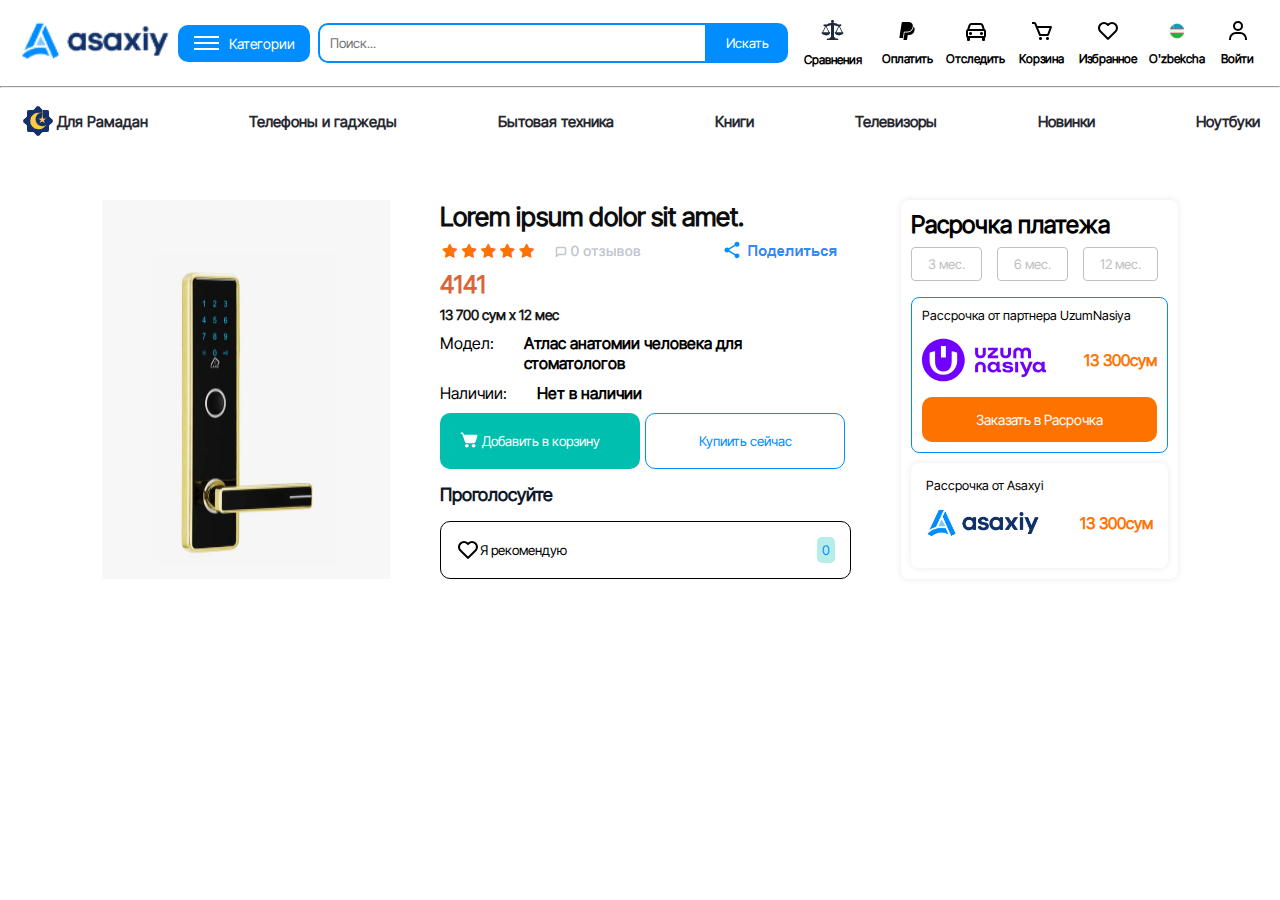
==== pages/product.html @ 6d23b713 "appdat" ====
<!DOCTYPE html>
<html lang="en">
  <head>
    <meta charset="UTF-8" />
    <meta name="viewport" content="width=device-width, initial-scale=1.0" />
    <title>Asaxiy</title>
    <link rel="stylesheet" href="../scss/style.css" />
  </head>
  <body style="background: #fff;">
    <header>
      <div class="container">
        <nav>
          <a href="../index.html" class="nav-logo"
            ><img src="../images/asaxiy-logo.png" alt="asaxiy-logo"
          /></a>
          <div class="nav-links" id="navbar-responsive">
            <div class="nav-navbar">
              <button class="menu-btn1">
                <span class="line"></span>
                <span class="line"></span>
                <span class="line"></span>
              </button>
              <p class="navbar-text">Категории</p>
            </div>
            <div class="input-btn">
              <input class="nav-input" type="text" placeholder="Поиск..." />
              <button class="nav-btn">Иcкать</button>
            </div>
            <div class="nav-link-img">
              <img src="../images/compare.png" alt="compare" />
              <a href="#" class="nav-link">Сравнения</a>
            </div>
            <div class="nav-link-img">
              <img src="../images/paypal.png" alt="compare" />
              <a href="#" class="nav-link">Оплатить</a>
            </div>
            <div class="nav-link-img">
              <img src="../images/car.png" alt="compare" />
              <a href="#" class="nav-link">Отследить</a>
            </div>
            <div class="nav-link-img">
              <img src="../images/cart.png" alt="compare" />
              <a href="#" class="nav-link">Корзина</a>
            </div>
            <div class="nav-link-img">
              <img src="../images/heart.png" alt="compare" />
              <a href="#" class="nav-link">Избранное</a>
            </div>
            <div class="nav-link-img">
              <img src="../images/flag.png" alt="compare" style="width: 24px" />
              <a href="#" class="nav-link">O'zbekcha</a>
            </div>
            <div class="nav-link-img">
              <img src="../images/user.png" alt="compare" />
              <a href="#" class="nav-link">Войти</a>
            </div>
          </div>
          <button class="menu-btn" id="menu-btn">
            <span class="line"></span>
            <span class="line"></span>
            <span class="line"></span>
          </button>
        </nav>
      </div>
      <hr />
      <div class="header-footer">
        <div class="container">
          <div class="nav-items">
            <a href="#" class="nav-item"
              ><img src="../images/ramadan.png" alt="ramadan" />Для Рамадан</a
            >
            <a href="#" class="nav-item">Телефоны и гаджеды</a>
            <a href="#" class="nav-item">Бытовая техника</a>
            <a href="#" class="nav-item">Книги</a>
            <a href="#" class="nav-item">Телевизоры</a>
            <a href="#" class="nav-item">Новинки</a>
            <a href="#" class="nav-item">Ноутбуки</a>
          </div>
        </div>
      </div>
    </header>
    <div class="container product-wrapper">
      <div class="product-card">
        <img
        name='product-image'
          class="card-img1"
          src="../images/Rectanalage.png"
          alt="Rectanalage"
        />
        <button class="card-btn1">НОВИНКА</button>
              <div class="wrapper-box">
                <p class="wrapper-text">Lorem ipsum dolor sit amet.</p>
                <img src="../images/wrapper-images.png" alt="">
                <p class="wrapper-price">4141</p>
                <p class="wrapper-price2">13 700 сум x 12 мес</p>
                <div class="wrapper-paragraph">
                  <p class="wrapper-text2">Модел:</p>
                  <p class="wrapper-par">Атлас анатомии человека для стоматологов</p>
                </div>
                <div class="wrapper-paragraph">
                  <p class="wrapper-text2">Наличии:</p>
                  <p class="wrapper-par">Нет в наличии</p>
                </div>
                <div class="wrapper-btns">
                  <button class="wrapper-btn1"><img src="../images/shop.png" alt="shop">Добавить в корзину</button>
                  <button class="wrapper-btn2">Купиить сейчас</button>
                </div>
                <p class="wrapper-title">Проголосуйте</p>
                <button class="wrapper-btn3"><img src="../images/heart.png">Я рекомендую <span>0</span></button>
            </div>
            <div class="wrapper-box2">
              <p class="box-text">Расрочка платежа</p>
              <div class="box-btns">
                <button class="box-btn1">3 мес.</button>
                <button class="box-btn1">6 мес.</button>
                <button class="box-btn1">12 мес.</button>
              </div>
              <div class="wrapper-box-wrap">
                <p class="box-text2">Рассрочка от партнера UzumNasiya
                </p>
                <div class="uzum">
                  <img src="../images/uzumnasiya.svg" alt="uzum">
                  <p class="uzum-price">13 300сум</p>
                </div>
          <button class="uzum-btn">Заказать в Расрочка</button>
      </div>
      <div class="wrapper-box-wrap2">
        <p class="box-text2">Рассрочка от Asaxyi
        </p>
        <div class="asaxiy2">
          <img src="../images/asaxiy-logo.png" alt="uzum">
          <p class="uzum-price">13 300сум</p>
        </div>
      </div>
    </div>
    </div>

    <div class="container error">
      <img src="../images/error.avif" alt="error" />
    </div>
    <script src="../js/product.js"></script>
  </body>
</html>
---- scss/style.css ----
@font-face {
  font-family: "Inter";
  src: url(../fonts/InterTight-Regular.ttf);
}
* {
  margin: 0;
  padding: 0;
  box-sizing: border-box;
  font-family: "Inter", sans-serif;
  scroll-behavior: smooth;
}

.container {
  max-width: 1440px;
  padding: 0 20px;
  margin: 0 auto;
}

body {
  background: rgba(172, 172, 228, 0.295);
  margin-top: 200px;
}
body header {
  background: #fff;
  position: fixed;
  left: 0;
  top: 0;
  right: 0;
  z-index: 10;
}
body header nav {
  display: flex;
  align-items: center;
  justify-content: center;
  padding: 17px 0;
  gap: 8px;
}
body header nav .nav-logo img {
  width: 150px;
}
body header nav .nav-links {
  display: flex;
  align-items: center;
  justify-content: center;
  gap: 8px;
}
body header nav .nav-links .nav-navbar {
  display: flex;
  cursor: pointer;
  align-items: center;
  justify-content: center;
  gap: 10px;
  background-color: #008dff;
  width: 132px;
  height: 37px;
  border: none;
  font-size: 14px;
  padding: 14px 20px;
  color: #fff;
  border-radius: 10px;
}
body header nav .nav-links .nav-navbar .menu-btn1 {
  border: 0;
  background: transparent;
  display: flex;
  flex-direction: column;
  gap: 4px;
}
body header nav .nav-links .nav-navbar .menu-btn1 span {
  display: block;
  width: 25px;
  height: 2px;
  background-color: #fff;
}
body header nav .nav-links .input-btn {
  display: flex;
  align-items: center;
}
body header nav .nav-links .input-btn input {
  width: 389px;
  outline: none;
  padding: 10px 10px;
  color: #008dff;
  line-height: 16px;
  border: 2px solid #008dff;
  border-radius: 10px 0px 0px 10px;
}
body header nav .nav-links .input-btn .nav-btn {
  border: none;
  line-height: 16px;
  cursor: pointer;
  width: 81px;
  color: white;
  background-color: #008dff;
  height: 40px;
  border-top-right-radius: 10px;
  border-bottom-right-radius: 10px;
  border-color: #008dff;
}
body header nav .nav-links .nav-link-img {
  text-align: center;
  gap: 5px;
}
body header nav .nav-links .nav-link-img .nav-link {
  text-decoration: none;
  color: #000;
  font-size: 12px;
  font-weight: 600;
  line-height: 19px;
  transition: 0.3s;
}
body header nav .nav-links .nav-link-img .nav-link:hover {
  color: #008dff !important;
}
body header .header-footer {
  padding: 17px 0;
}
body header .header-footer .nav-items {
  display: flex;
  align-items: center;
  justify-content: space-between;
  flex-wrap: wrap;
}
body header .header-footer .nav-items select {
  outline: none;
  border: 1px solid #008dff;
  border-radius: 10px;
  padding: 10px;
  font-weight: 700;
}
body header .header-footer .nav-items .nav-item {
  text-decoration: none;
  display: flex;
  align-items: center;
  font-size: 15px;
  font-weight: 700;
  color: #282830;
  line-height: 19px;
  transition: 0.3s;
}
body header .header-footer .nav-items .nav-item:hover {
  color: #008dff;
}
body main .hero .cards {
  display: flex;
  justify-content: center;
  gap: 18px;
  flex-wrap: wrap;
}
body main .hero .cards .card {
  max-width: 247px;
  position: relative;
  background: white;
  border-radius: 20px;
  padding: 15px;
  height: 100%;
  transition: 0.3s;
}
body main .hero .cards .card:hover {
  color: #008dff !important;
}
body main .hero .cards .card .card-img {
  width: 220px !important;
}
body main .hero .cards .card .card-btn1 {
  background: red;
  border: none;
  cursor: pointer;
  text-transform: uppercase;
  color: #fff;
  padding: 2px 8px;
  border-radius: 5px;
  font-size: 12px;
  position: absolute;
  top: 16px;
  left: 16px;
  transition: 0.3s;
}
body main .hero .cards .card .card-btn1:hover {
  color: red;
  background: white;
  border: 1px solid red;
}
body main .hero .cards .card .card-logo1 {
  position: absolute;
  top: 46px;
  right: 16px;
}
body main .hero .cards .card .card-logo2 {
  position: absolute;
  top: 16px;
  right: 16px;
}
body main .hero .cards .card .card-text {
  text-overflow: ellipsis;
  margin-bottom: 10px;
  line-height: 20px;
}
body main .hero .cards .card .card-images {
  display: flex;
  align-items: center;
  justify-content: space-between;
  margin-bottom: 10px;
}
body main .hero .cards .card .card-price {
  font-size: 18px;
  font-weight: 700;
  color: #008dff;
  margin-bottom: 10px;
}
body main .hero .cards .card .card-price-12 {
  width: 217px;
  border: 1px solid #fe7300;
  cursor: pointer;
  display: flex;
  text-align: start;
  color: #fe7300;
  font-size: 14px;
  line-height: 20px;
  font-weight: 500;
  padding: 0.25rem;
  background: inherit;
  margin-top: 0.5rem;
  margin-bottom: 0.25rem;
  border-radius: 0.25rem;
  transition: 0.3s;
}
body main .hero .cards .card .card-price-12:hover {
  color: white;
  background: #fe7300;
  border: 1px solid #fe7300;
}
body main .hero .cards .card .card-btns {
  display: flex;
  align-items: center;
  justify-content: space-between;
  margin-top: 1rem;
  gap: 10px;
}
body main .hero .cards .card .card-btns .card-btn2 {
  width: 165px;
  cursor: pointer;
  height: 37px;
  background: white;
  border: 1px solid #ff9800;
  color: #ff9800;
  border-radius: 10px;
  transition: 0.3s;
}
body main .hero .cards .card .card-btns .card-btn2:hover {
  color: white;
  background: #fe7300;
  border: 1px solid #fe7300;
}
body main .hero .cards .card .card-btns .card-btn3 {
  border-radius: 8px;
  background-color: #00bfaf;
  padding: 5px;
  border: none;
  cursor: pointer;
}
body .loading .loading-cards {
  display: flex;
  align-items: center;
  justify-content: space-between;
  flex-wrap: wrap;
  gap: 18px;
}
body .loading .loading-cards .loading-card {
  width: 247px;
}
body .loading .loading-cards .loading-card .div1 {
  width: 247px;
  height: 400px;
  background: rgba(128, 128, 128, 0.432);
  border-radius: 20px;
  margin-bottom: 10px;
}
body .loading .loading-cards .loading-card .div2 {
  width: 230px;
  height: 20px;
  background: rgba(128, 128, 128, 0.432);
  margin-bottom: 10px;
}
body .loading .loading-cards .loading-card .div3 {
  width: 100px;
  height: 20px;
  background: rgba(128, 128, 128, 0.432);
  margin-bottom: 50px;
}
body .loading .loading-cards .loading-card .divs {
  display: flex;
  align-items: center;
  justify-content: space-between;
}
body .loading .loading-cards .loading-card .divs .div4 {
  width: 100px;
  height: 20px;
  background: rgba(128, 128, 128, 0.432);
}
body .loading .loading-cards .loading-card .divs .div5 {
  width: 50px;
  height: 50px;
  background: rgba(128, 128, 128, 0.432);
  border-radius: 50%;
}
body .error {
  display: flex;
  align-items: center;
  justify-content: center;
  display: none !important;
}
body .product-wrapper {
  display: flex;
  align-items: center;
  justify-content: center;
}
body .product-wrapper .product-card {
  display: flex;
  gap: 50px;
}
body .product-wrapper .product-card .card-img {
  width: 220px !important;
}
body .product-wrapper .product-card .card-btn1 {
  background: red;
  border: none;
  cursor: pointer;
  text-transform: uppercase;
  color: #fff;
  padding: 2px 8px;
  border-radius: 5px;
  font-size: 12px;
  position: absolute;
  top: 16px;
  left: 16px;
  transition: 0.3s;
}
body .product-wrapper .product-card .card-btn1:hover {
  color: red;
  background: white;
  border: 1px solid red;
}
body .product-wrapper .product-card .wrapper-box .wrapper-text {
  max-width: 420px;
  font-size: 26px;
  font-weight: 700;
  color: #0d0d0d;
  line-height: 33px;
  margin-bottom: 8px;
}
body .product-wrapper .product-card .wrapper-box .wrapper-price {
  font-size: 24px;
  line-height: 30px;
  color: #d9663b;
  margin-top: 5px;
  margin-bottom: 5px;
  font-weight: bold;
}
body .product-wrapper .product-card .wrapper-box .wrapper-price2 {
  font-size: 14px;
  line-height: 20px;
  font-weight: 700;
  color: #181616;
  margin-bottom: 0.5rem !important;
}
body .product-wrapper .product-card .wrapper-box .wrapper-paragraph {
  display: flex;
  gap: 30px;
  margin-bottom: 10px;
}
body .product-wrapper .product-card .wrapper-box .wrapper-paragraph .wrapper-par {
  max-width: 290px;
  font-size: 16px;
  line-height: 20px;
  font-weight: 600;
  color: #000;
  margin-bottom: 0;
}
body .product-wrapper .product-card .wrapper-box .wrapper-btns {
  display: flex;
  gap: 5px;
  margin-bottom: 15px;
}
body .product-wrapper .product-card .wrapper-box .wrapper-btns .wrapper-btn1 {
  width: 200px;
  cursor: pointer;
  display: flex;
  align-items: center;
  border: none;
  background: #00bfaf;
  padding: 18px;
  color: #fff;
  border-radius: 10px;
}
body .product-wrapper .product-card .wrapper-box .wrapper-btns .wrapper-btn2 {
  width: 200px;
  cursor: pointer;
  border: 1px solid #008dff;
  background: #fff;
  color: #008dff;
  border-radius: 10px;
}
body .product-wrapper .product-card .wrapper-box .wrapper-title {
  font-size: 18px;
  font-weight: 600;
  color: #0f172a;
  line-height: 22px;
  margin-bottom: 15px;
}
body .product-wrapper .product-card .wrapper-box .wrapper-btn3 {
  width: 100%;
  border: 1px solid #000;
  display: flex;
  align-items: center;
  padding: 15px;
  border-radius: 10px;
  background: #fff;
}
body .product-wrapper .product-card .wrapper-box .wrapper-btn3 span {
  color: #008dff;
  background: rgba(0, 191, 175, 0.2823529412);
  border-radius: 5px;
  padding: 5px;
  margin-left: 250px;
}
body .product-wrapper .product-card .wrapper-box2 {
  padding: 10px;
  border-radius: 20px;
  box-shadow: 0 0 7px rgba(0, 0, 0, 0.09);
  border-radius: 8px;
}
body .product-wrapper .product-card .wrapper-box2 .box-text {
  font-weight: 700;
  font-size: 1.5rem;
  margin-bottom: 0.5rem;
}
body .product-wrapper .product-card .wrapper-box2 .box-btns {
  margin-bottom: 1rem;
  display: flex;
  align-items: center;
  gap: 5px;
}
body .product-wrapper .product-card .wrapper-box2 .box-btns .box-btn1 {
  border: 1px solid silver;
  background-color: transparent !important;
  color: silver;
  margin-right: 10px;
  border-radius: 0.25rem;
  padding: 0.5rem 1rem;
}
body .product-wrapper .product-card .wrapper-box2 .wrapper-box-wrap {
  border: 1px solid #008dff;
  background-color: transparent !important;
  padding: 10px;
  border-radius: 8px;
  margin-bottom: 10px;
}
body .product-wrapper .product-card .wrapper-box2 .wrapper-box-wrap .box-text2 {
  font-size: 80%;
  font-weight: 400;
  margin-bottom: 15px;
}
body .product-wrapper .product-card .wrapper-box2 .wrapper-box-wrap .uzum {
  display: flex;
  align-items: center;
  justify-content: space-between;
  margin-bottom: 15px;
}
body .product-wrapper .product-card .wrapper-box2 .wrapper-box-wrap .uzum .uzum-price {
  font-weight: bold;
  color: #fe7405;
  font-size: 1rem;
}
body .product-wrapper .product-card .wrapper-box2 .wrapper-box-wrap .uzum-btn {
  background-color: #fe7300;
  border: none;
  font-size: 14px;
  padding: 14px 20px;
  width: 100%;
  cursor: pointer;
  color: #fff;
  border-radius: 10px;
}
body .product-wrapper .product-card .wrapper-box2 .wrapper-box-wrap2 {
  box-shadow: 0 0 7px rgba(0, 0, 0, 0.09);
  border-radius: 8px;
  padding: 15px;
}
body .product-wrapper .product-card .wrapper-box2 .wrapper-box-wrap2 .box-text2 {
  font-size: 80%;
  font-weight: 400;
  margin-bottom: 15px;
}
body .product-wrapper .product-card .wrapper-box2 .wrapper-box-wrap2 .asaxiy2 {
  display: flex;
  align-items: center;
  justify-content: space-between;
  margin-bottom: 15px;
}
body .product-wrapper .product-card .wrapper-box2 .wrapper-box-wrap2 .asaxiy2 .uzum-price {
  font-weight: bold;
  color: #fe7405;
  font-size: 1rem;
}

#navbar-responsive.open {
  left: 0;
}

.menu-btn {
  border: 0;
  background: transparent;
  cursor: pointer;
  display: flex;
  flex-direction: column;
  gap: 4px;
  display: none;
}

.menu-btn span {
  display: block;
  width: 30px;
  height: 4px;
  background-color: #333;
}

#backtop {
  text-decoration: none;
  font-size: 24px;
  font-weight: 900;
  background-color: rgb(255, 255, 255);
  box-shadow: 4px 4px 12px 2px rgba(0, 0, 0, 0.2);
  color: #333;
  width: 40px;
  height: 40px;
  display: flex;
  justify-content: center;
  align-items: center;
  border-radius: 50%;
  position: fixed;
  right: 20px;
  bottom: -50px;
  cursor: pointer;
  z-index: 99;
  transition: 0.6s;
}

/* MEDIA QUERIES */
@media (max-width: 1115px) {
  nav {
    justify-content: space-between !important;
  }
  #navbar-responsive {
    position: fixed;
    top: 120px;
    bottom: 0;
    left: -100%;
    height: 100vh;
    width: 100%;
    flex-direction: column;
    justify-content: center;
    align-items: center;
    background-color: white;
    transition: 0.5s;
  }
  .nav-link {
    font-size: 18px !important;
  }
  input {
    width: 200px !important;
  }
  .menu-btn {
    display: flex;
  }
}
@media (max-width: 870px) {
  .nav-items {
    justify-content: center !important;
    gap: 20px !important;
  }
}/*# sourceMappingURL=style.css.map */
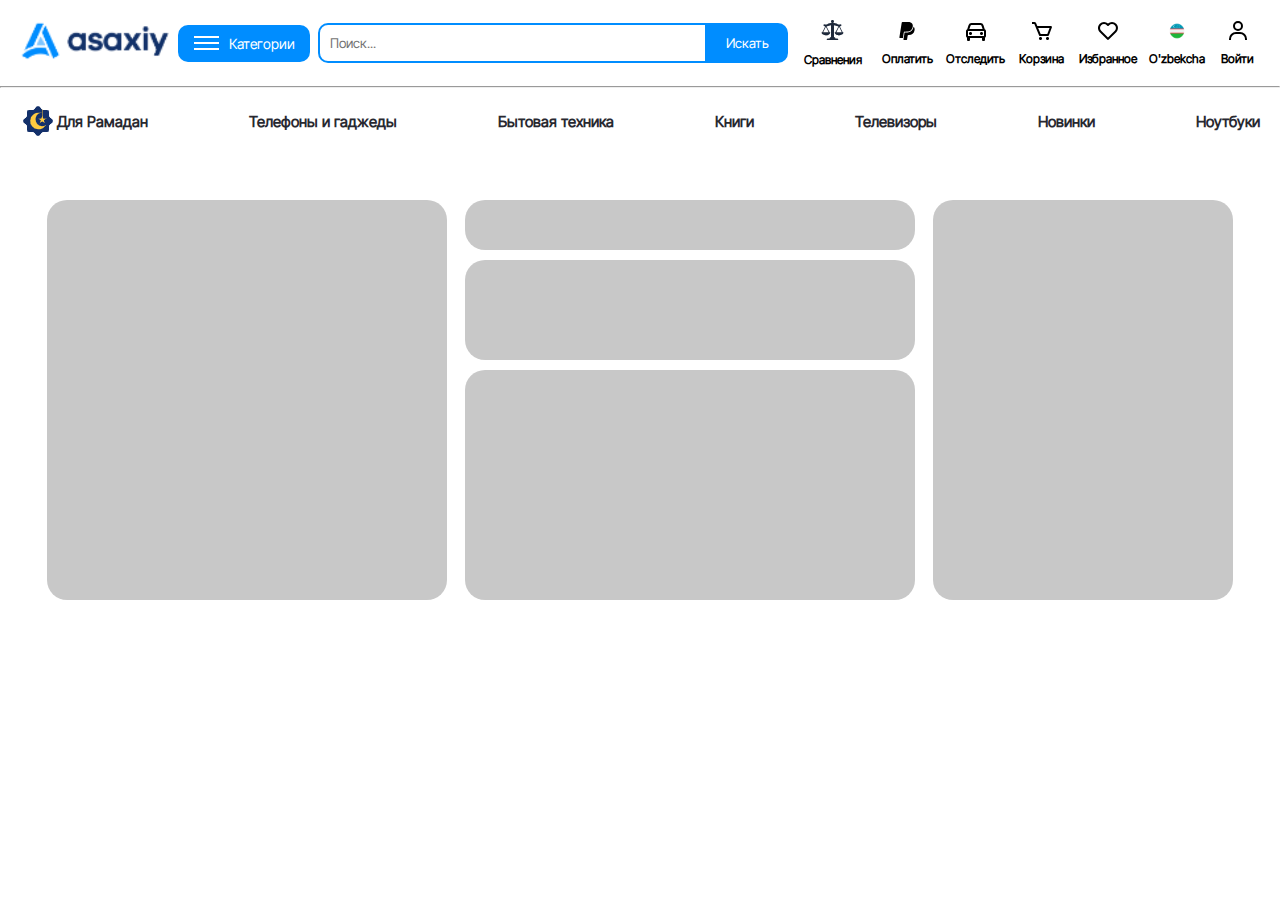
==== commit 7c447e8d: "appdat" ====
--- a/pages/product.html
+++ b/pages/product.html
@@ -6,7 +6,7 @@
     <title>Asaxiy</title>
     <link rel="stylesheet" href="../scss/style.css" />
   </head>
-  <body style="background: #fff;">
+  <body style="background: #fff">
     <header>
       <div class="container">
         <nav>
@@ -79,65 +79,24 @@
         </div>
       </div>
     </header>
-    <div class="container product-wrapper">
-      <div class="product-card">
-        <img
-        name='product-image'
-          class="card-img1"
-          src="../images/Rectanalage.png"
-          alt="Rectanalage"
-        />
-        <button class="card-btn1">НОВИНКА</button>
-              <div class="wrapper-box">
-                <p class="wrapper-text">Lorem ipsum dolor sit amet.</p>
-                <img src="../images/wrapper-images.png" alt="">
-                <p class="wrapper-price">4141</p>
-                <p class="wrapper-price2">13 700 сум x 12 мес</p>
-                <div class="wrapper-paragraph">
-                  <p class="wrapper-text2">Модел:</p>
-                  <p class="wrapper-par">Атлас анатомии человека для стоматологов</p>
-                </div>
-                <div class="wrapper-paragraph">
-                  <p class="wrapper-text2">Наличии:</p>
-                  <p class="wrapper-par">Нет в наличии</p>
-                </div>
-                <div class="wrapper-btns">
-                  <button class="wrapper-btn1"><img src="../images/shop.png" alt="shop">Добавить в корзину</button>
-                  <button class="wrapper-btn2">Купиить сейчас</button>
-                </div>
-                <p class="wrapper-title">Проголосуйте</p>
-                <button class="wrapper-btn3"><img src="../images/heart.png">Я рекомендую <span>0</span></button>
-            </div>
-            <div class="wrapper-box2">
-              <p class="box-text">Расрочка платежа</p>
-              <div class="box-btns">
-                <button class="box-btn1">3 мес.</button>
-                <button class="box-btn1">6 мес.</button>
-                <button class="box-btn1">12 мес.</button>
-              </div>
-              <div class="wrapper-box-wrap">
-                <p class="box-text2">Рассрочка от партнера UzumNasiya
-                </p>
-                <div class="uzum">
-                  <img src="../images/uzumnasiya.svg" alt="uzum">
-                  <p class="uzum-price">13 300сум</p>
-                </div>
-          <button class="uzum-btn">Заказать в Расрочка</button>
-      </div>
-      <div class="wrapper-box-wrap2">
-        <p class="box-text2">Рассрочка от Asaxyi
-        </p>
-        <div class="asaxiy2">
-          <img src="../images/asaxiy-logo.png" alt="uzum">
-          <p class="uzum-price">13 300сум</p>
-        </div>
-      </div>
-    </div>
-    </div>
+    <div class="container product-wrapper"></div>
 
     <div class="container error">
       <img src="../images/error.avif" alt="error" />
     </div>
+    <div class="loading">
+      <div class="container">
+        <div class="loading-cards">
+          <div class="div10"></div>
+          <div class="div20">
+            <div class="div21"></div>
+            <div class="div22"></div>
+            <div class="div23"></div>
+          </div>
+          <div class="div30"></div>
+        </div>
+      </div>
+    </div>
     <script src="../js/product.js"></script>
   </body>
 </html>
--- a/scss/style.css
+++ b/scss/style.css
@@ -502,6 +502,45 @@
   font-weight: bold;
   color: #fe7405;
   font-size: 1rem;
+}
+body .loading .loading-cards {
+  display: flex;
+  align-items: center;
+  justify-content: center;
+  flex-wrap: wrap;
+  gap: 18px;
+}
+body .loading .loading-cards .div10 {
+  width: 400px;
+  height: 400px;
+  background: rgba(128, 128, 128, 0.432);
+  border-radius: 20px;
+}
+body .loading .loading-cards .div20 .div21 {
+  width: 450px;
+  height: 50px;
+  background: rgba(128, 128, 128, 0.432);
+  border-radius: 20px;
+  margin-bottom: 10px;
+}
+body .loading .loading-cards .div20 .div22 {
+  width: 450px;
+  height: 100px;
+  background: rgba(128, 128, 128, 0.432);
+  border-radius: 20px;
+  margin-bottom: 10px;
+}
+body .loading .loading-cards .div20 .div23 {
+  width: 450px;
+  height: 230px;
+  background: rgba(128, 128, 128, 0.432);
+  border-radius: 20px;
+}
+body .loading .loading-cards .div30 {
+  width: 300px;
+  height: 400px;
+  background: rgba(128, 128, 128, 0.432);
+  border-radius: 20px;
 }
 
 #navbar-responsive.open {
